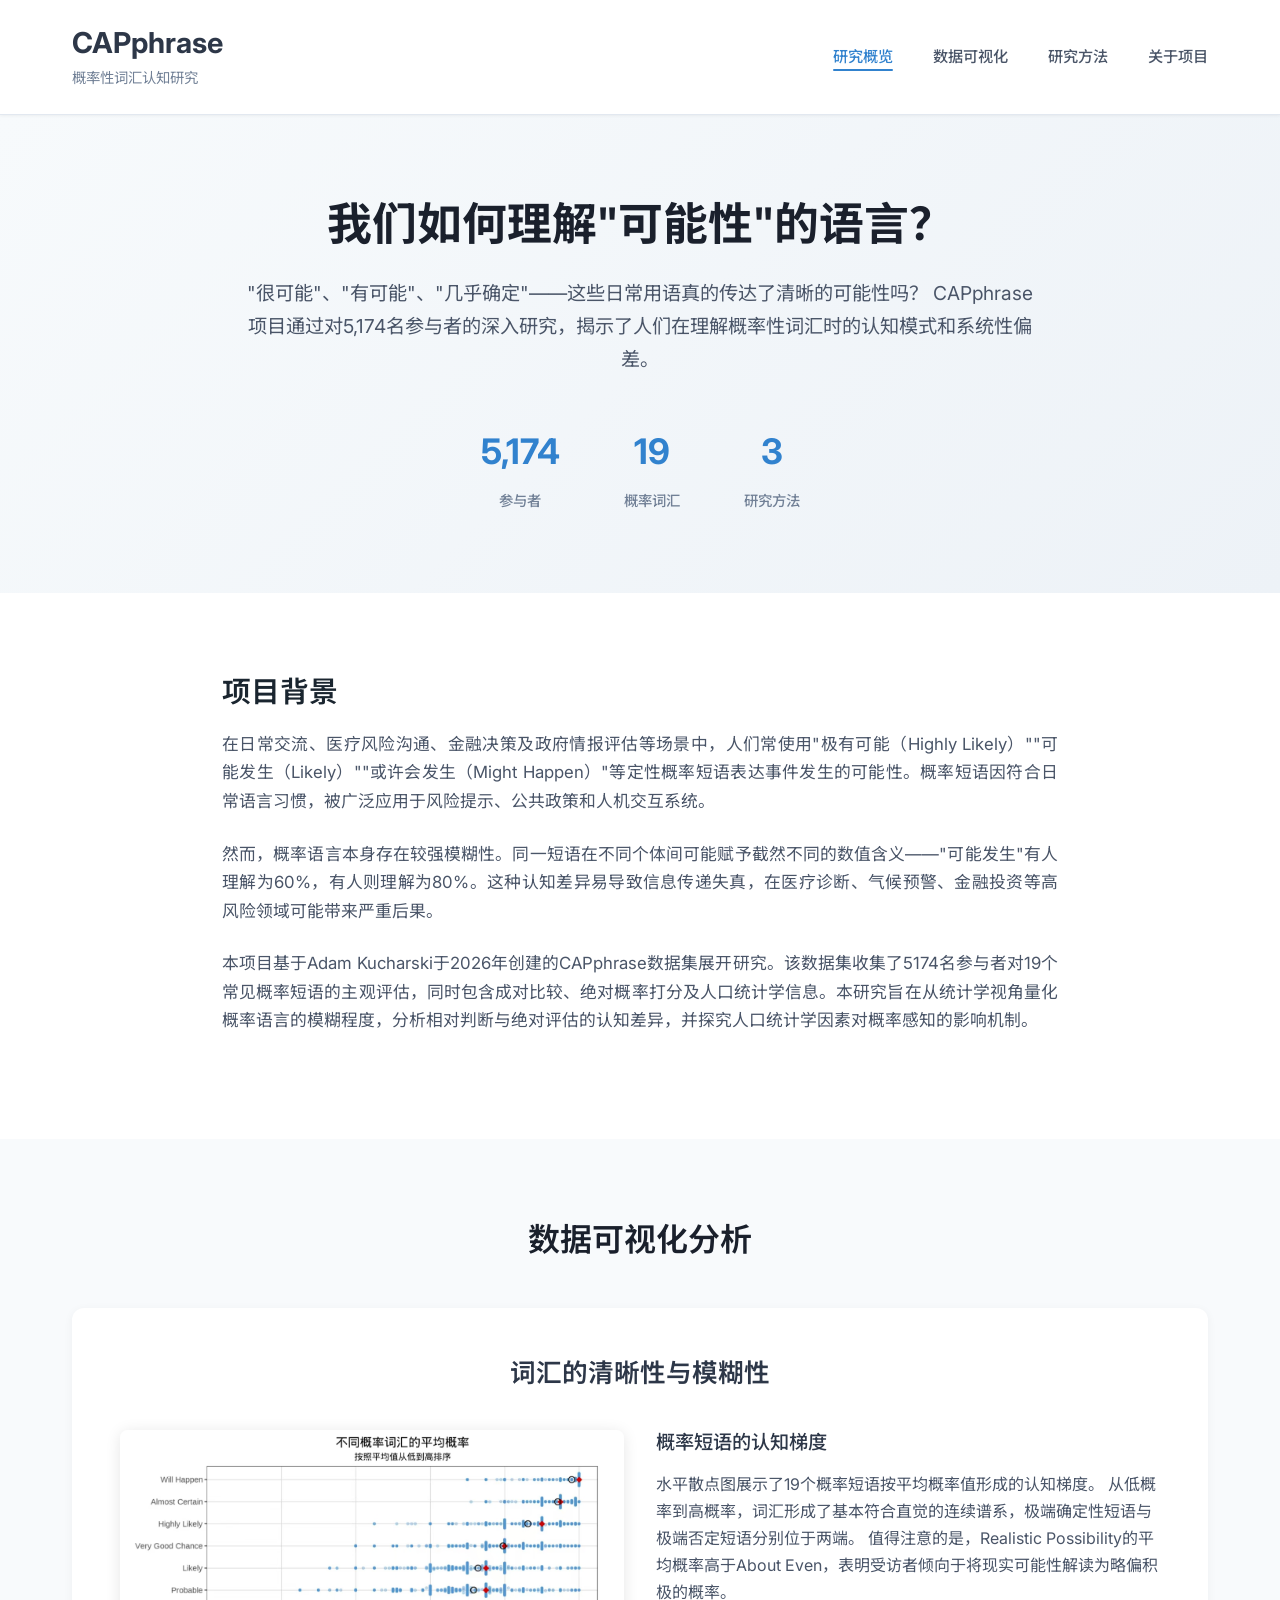
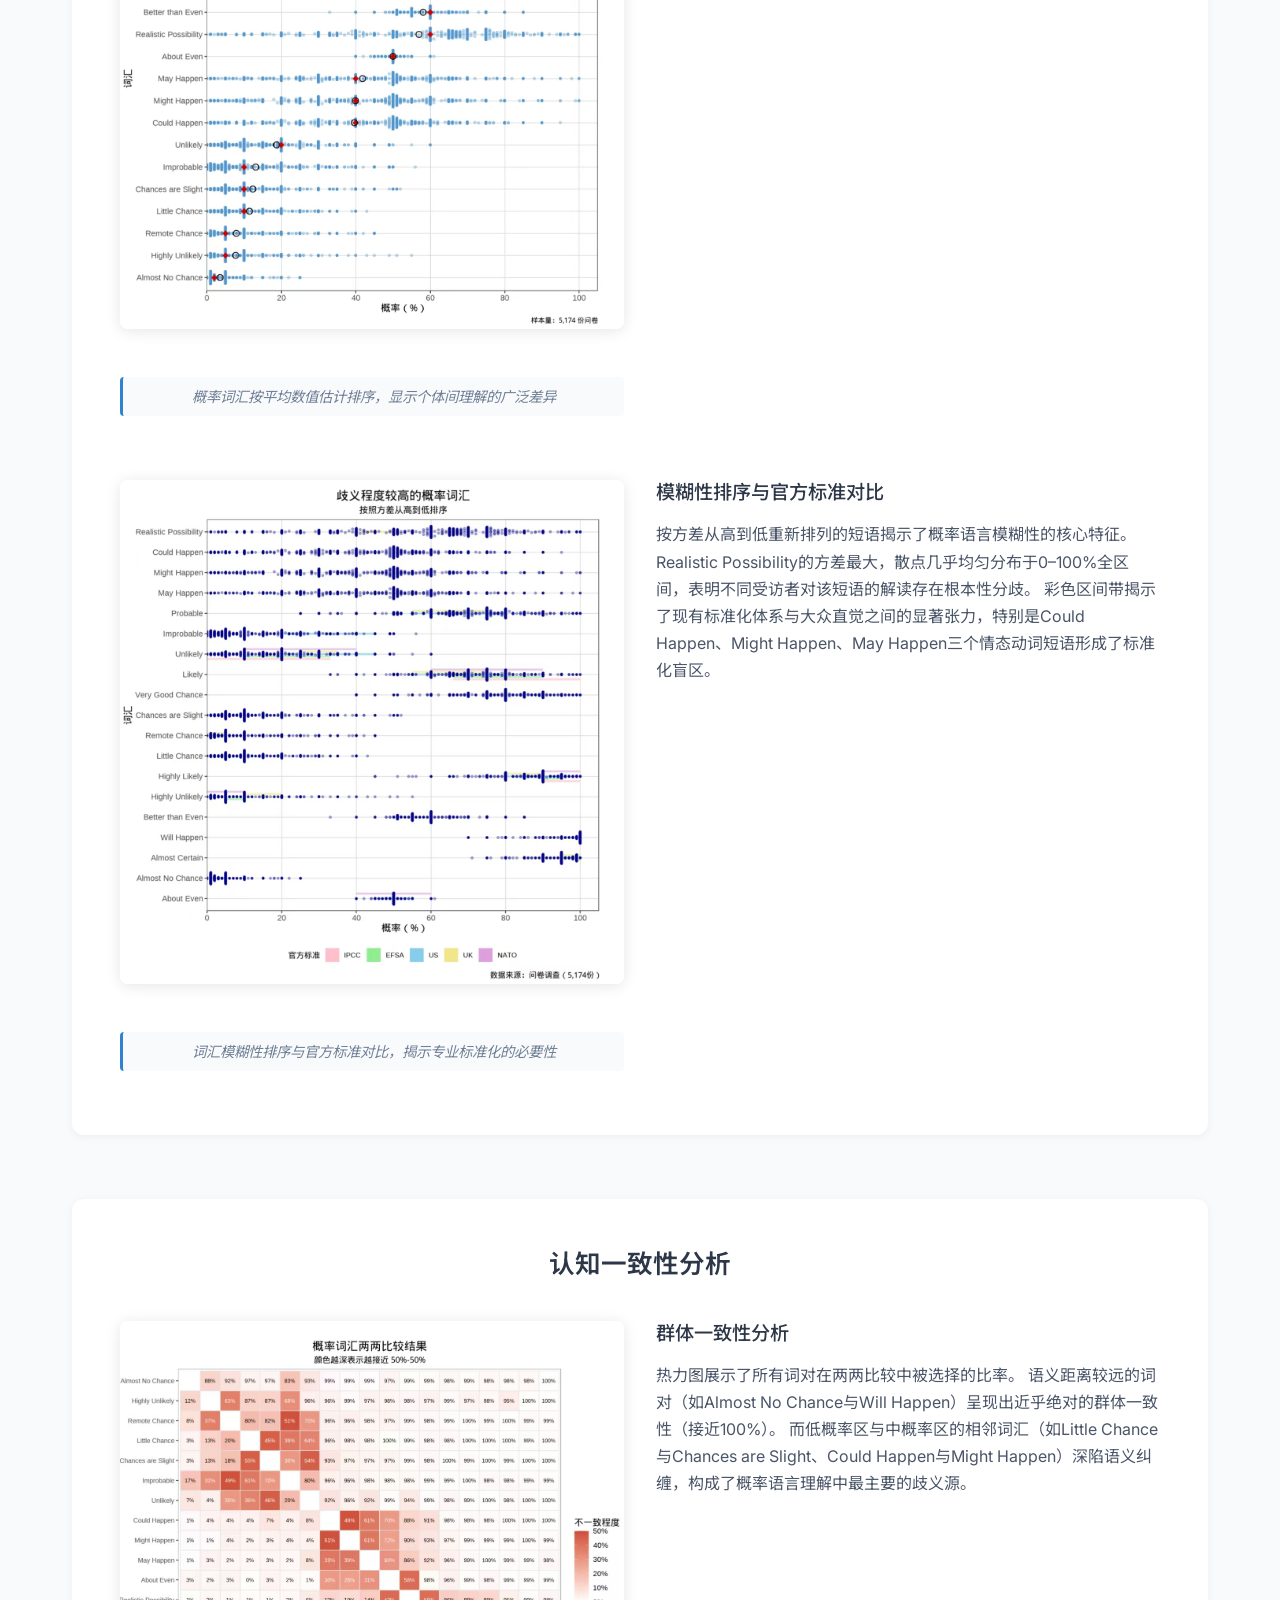
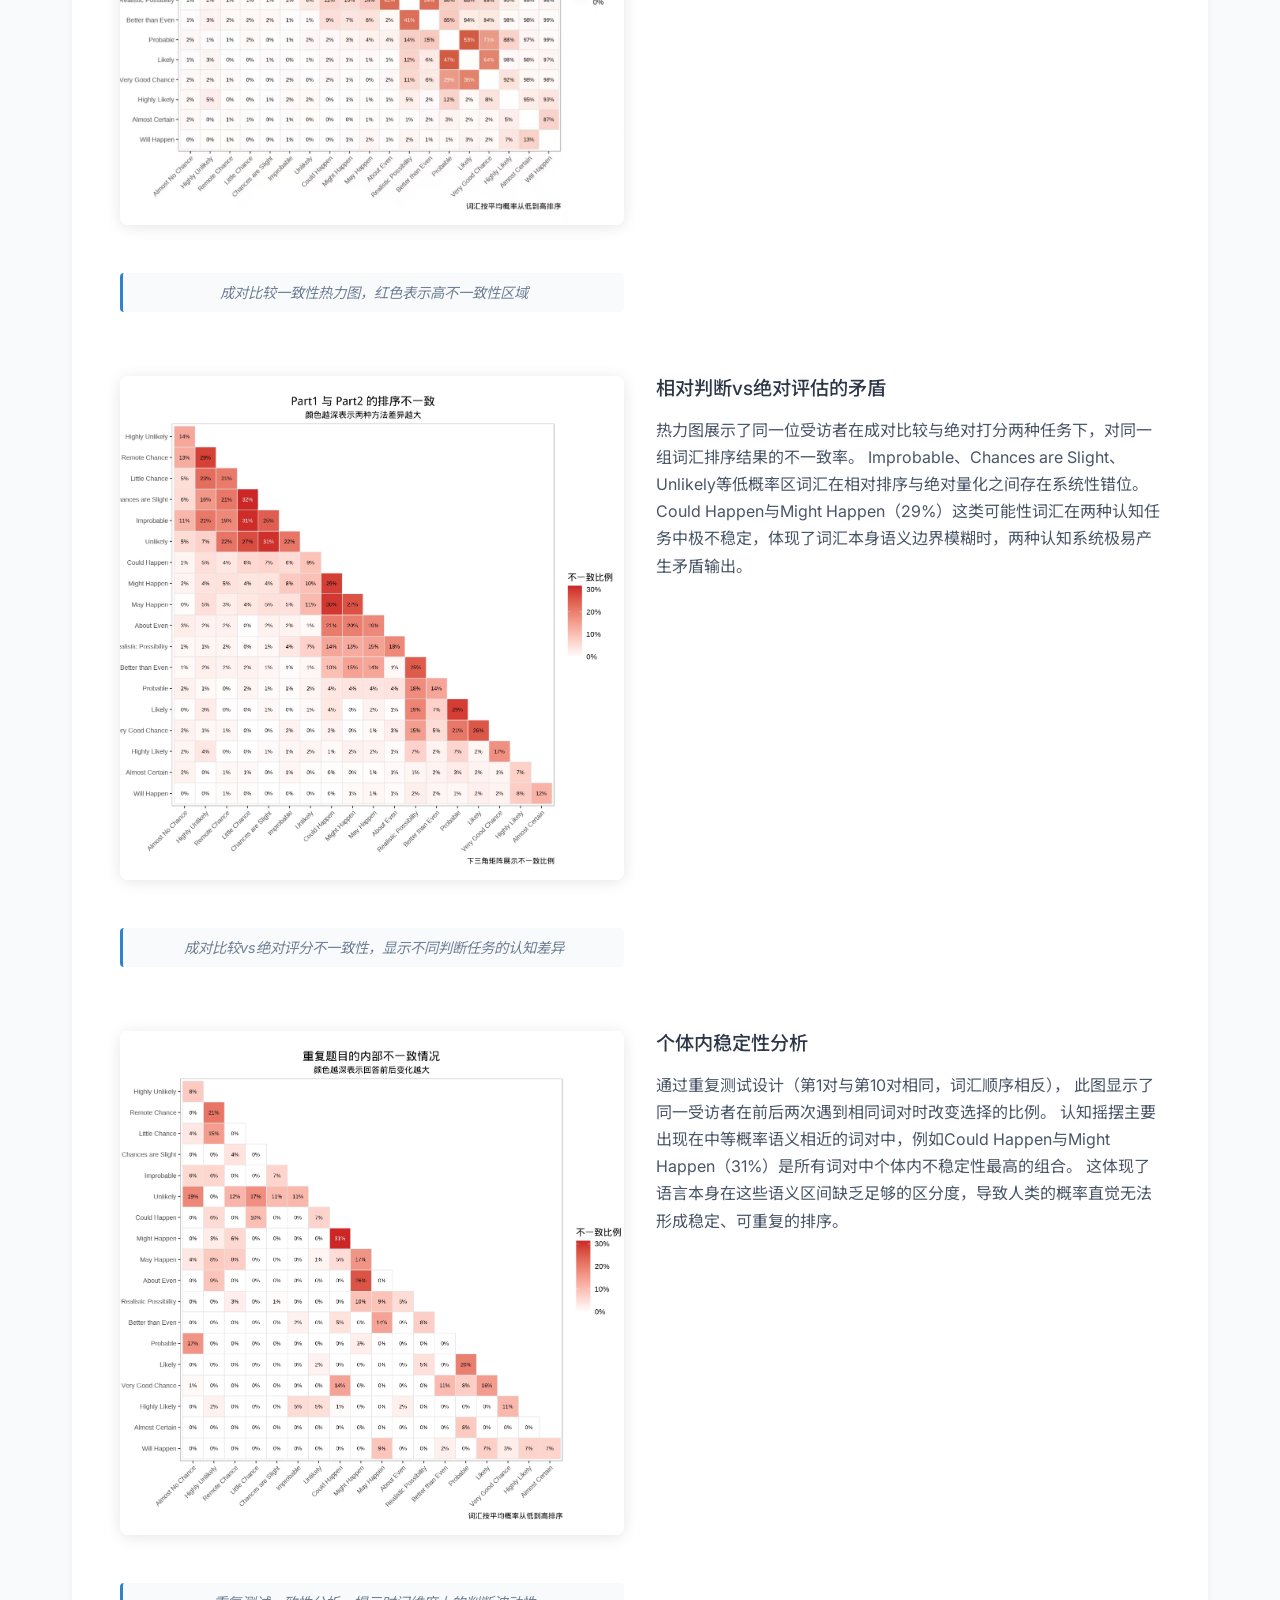
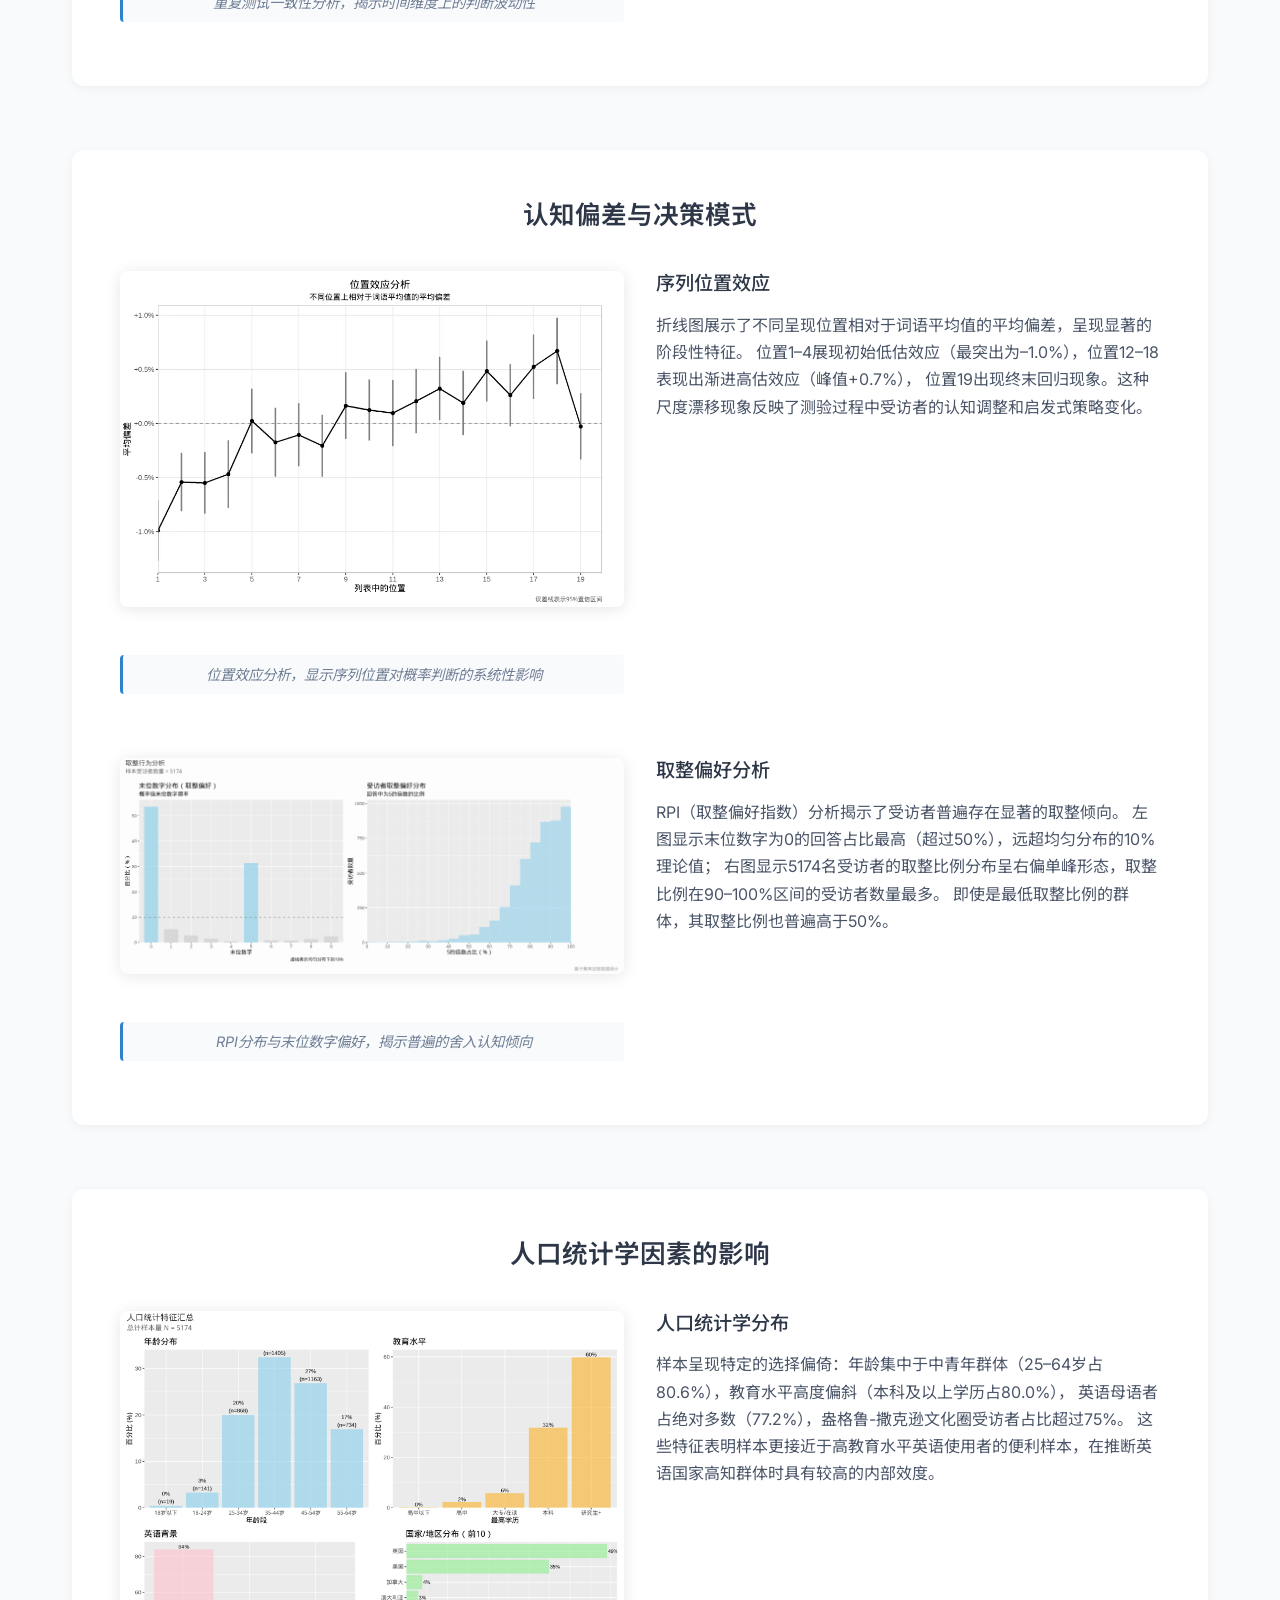
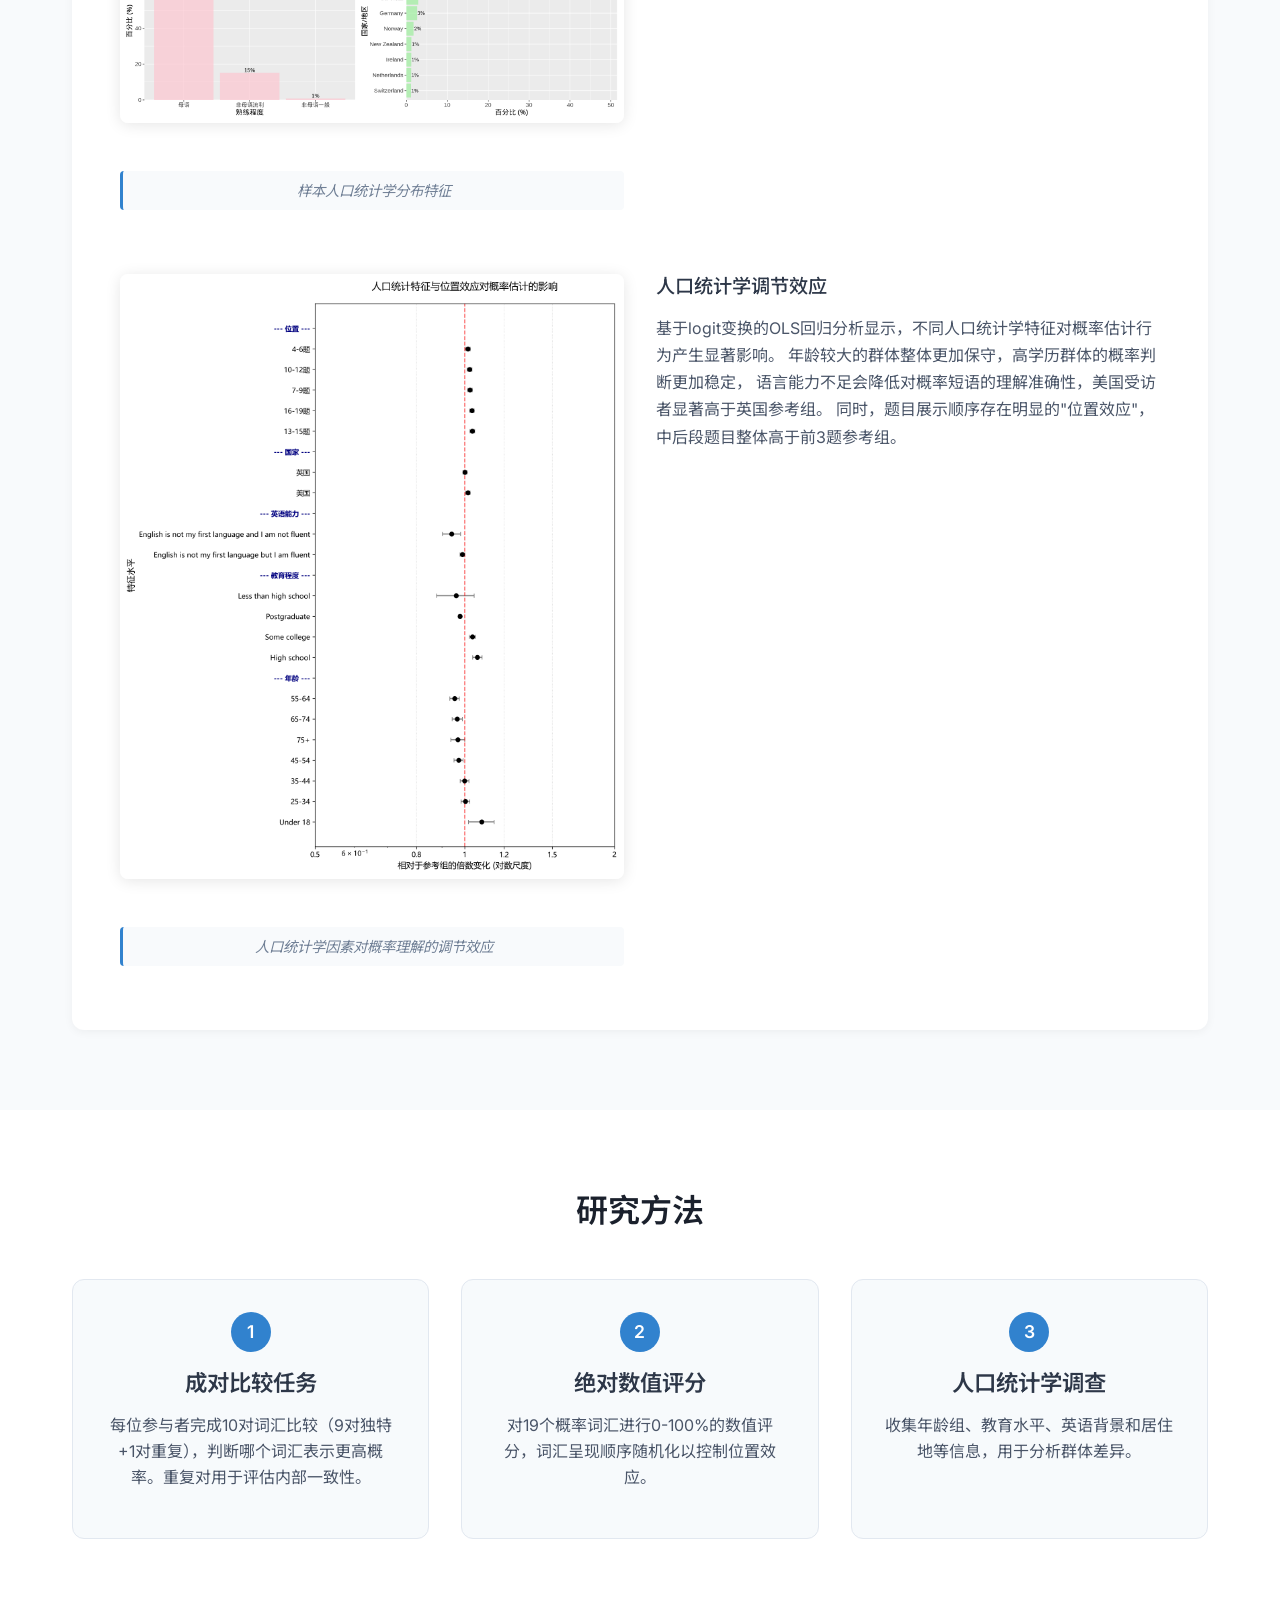
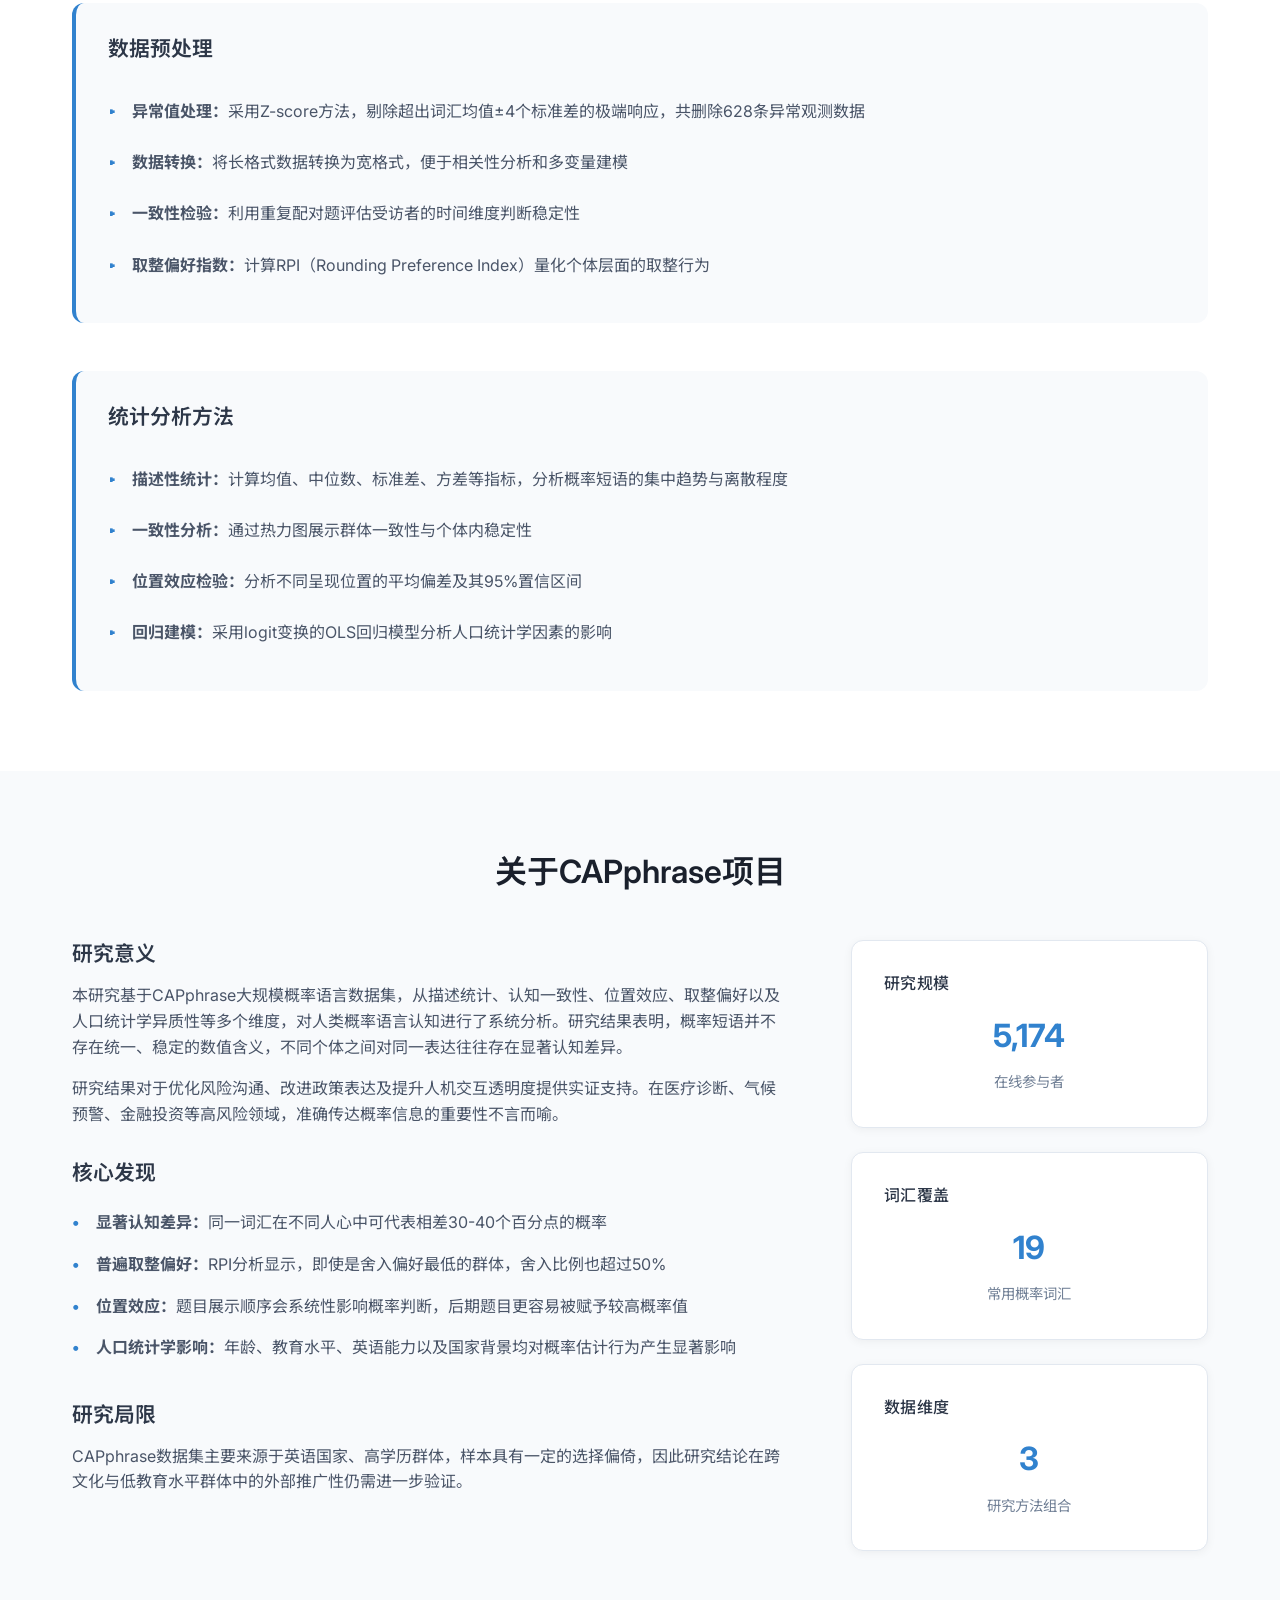
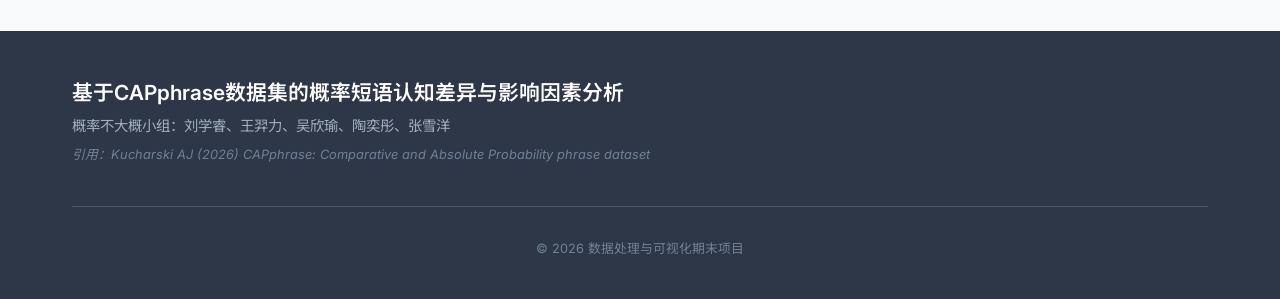
==== index.html @ 8b6ecde3 "Rename CAPphrase.html to index.html" ====
<!DOCTYPE html>
<html lang="zh-CN">
<head>
    <meta charset="UTF-8">
    <meta name="viewport" content="width=device-width, initial-scale=1.0">
    <title>基于CAPphrase数据集的概率短语认知差异与影响因素分析</title>
    <meta name="description" content="探索人们如何理解和解释常见概率性词汇的科学研究项目">
    <link rel="stylesheet" href="styles.css">
    <link href="https://fonts.googleapis.com/css2?family=Inter:wght@300;400;500;600;700&family=Noto+Sans+SC:wght@300;400;500;600;700&display=swap" rel="stylesheet">
</head>
<body>
    <header class="header">
        <div class="container">
            <nav class="nav">
                <div class="logo">
                    <h1>CAPphrase</h1>
                    <span class="subtitle">概率性词汇认知研究</span>
                </div>
                <ul class="nav-links">
                    <li><a href="#overview">研究概览</a></li>
                    <li><a href="#visualizations">数据可视化</a></li>
                    <li><a href="#methods">研究方法</a></li>
                    <li><a href="#about">关于项目</a></li>
                </ul>
            </nav>
        </div>
    </header>

    <main>
        <section id="overview" class="hero">
            <div class="container">
                <div class="hero-content">
                    <h2 class="hero-title">我们如何理解"可能性"的语言？</h2>
                    <p class="hero-lead">
                        "很可能"、"有可能"、"几乎确定"——这些日常用语真的传达了清晰的可能性吗？
                        CAPphrase项目通过对5,174名参与者的深入研究，揭示了人们在理解概率性词汇时的认知模式和系统性偏差。
                    </p>
                    <div class="hero-stats">
                        <div class="stat-item">
                            <span class="stat-number">5,174</span>
                            <span class="stat-label">参与者</span>
                        </div>
                        <div class="stat-item">
                            <span class="stat-number">19</span>
                            <span class="stat-label">概率词汇</span>
                        </div>
                        <div class="stat-item">
                            <span class="stat-number">3</span>
                            <span class="stat-label">研究方法</span>
                        </div>
                    </div>
                </div>
            </div>
        </section>

        <section class="intro">
            <div class="container">
                <div class="intro-text-full">
                    <h3>项目背景</h3>
                    <p>
                        在日常交流、医疗风险沟通、金融决策及政府情报评估等场景中，人们常使用"极有可能（Highly Likely）""可能发生（Likely）""或许会发生（Might Happen）"等定性概率短语表达事件发生的可能性。概率短语因符合日常语言习惯，被广泛应用于风险提示、公共政策和人机交互系统。
                    </p>
                    <p>
                        然而，概率语言本身存在较强模糊性。同一短语在不同个体间可能赋予截然不同的数值含义——"可能发生"有人理解为60%，有人则理解为80%。这种认知差异易导致信息传递失真，在医疗诊断、气候预警、金融投资等高风险领域可能带来严重后果。
                    </p>
                    <p>
                        本项目基于Adam Kucharski于2026年创建的CAPphrase数据集展开研究。该数据集收集了5174名参与者对19个常见概率短语的主观评估，同时包含成对比较、绝对概率打分及人口统计学信息。本研究旨在从统计学视角量化概率语言的模糊程度，分析相对判断与绝对评估的认知差异，并探究人口统计学因素对概率感知的影响机制。
                    </p>
                </div>
            </div>
        </section>

        <section id="visualizations" class="visualizations">
            <div class="container">
                <h3 class="section-title">数据可视化分析</h3>

                <div class="viz-grid">
                    <!-- 词汇排序与模糊性 -->
                    <div class="viz-section">
                        <h4 class="viz-title">词汇的清晰性与模糊性</h4>
                        <div class="viz-content">
                            <div class="viz-item">
                                <img src="01_words_means.png" alt="按均值排序的概率词汇" class="viz-image">
                                <div class="viz-description">
                                    <h5>概率短语的认知梯度</h5>
                                    <p>
                                        水平散点图展示了19个概率短语按平均概率值形成的认知梯度。
                                        从低概率到高概率，词汇形成了基本符合直觉的连续谱系，极端确定性短语与极端否定短语分别位于两端。
                                        值得注意的是，Realistic Possibility的平均概率高于About Even，表明受访者倾向于将现实可能性解读为略偏积极的概率。
                                    </p>
                                </div>
                                <p class="figure-caption">概率词汇按平均数值估计排序，显示个体间理解的广泛差异</p>
                            </div>

                            <div class="viz-item">
                                <img src="01_words_yardsticks.png" alt="词汇模糊性对比官方标准" class="viz-image">
                                <div class="viz-description">
                                    <h5>模糊性排序与官方标准对比</h5>
                                    <p>
                                        按方差从高到低重新排列的短语揭示了概率语言模糊性的核心特征。
                                        Realistic Possibility的方差最大，散点几乎均匀分布于0–100%全区间，表明不同受访者对该短语的解读存在根本性分歧。
                                        彩色区间带揭示了现有标准化体系与大众直觉之间的显著张力，特别是Could Happen、Might Happen、May Happen三个情态动词短语形成了标准化盲区。
                                    </p>
                                </div>
                                <p class="figure-caption">词汇模糊性排序与官方标准对比，揭示专业标准化的必要性</p>
                            </div>
                        </div>
                    </div>

                    <!-- 一致性分析 -->
                    <div class="viz-section">
                        <h4 class="viz-title">认知一致性分析</h4>
                        <div class="viz-content">
                            <div class="viz-item">
                                <img src="02_inconsistent_pairs.png" alt="成对比较一致性热力图" class="viz-image">
                                <div class="viz-description">
                                    <h5>群体一致性分析</h5>
                                    <p>
                                        热力图展示了所有词对在两两比较中被选择的比率。
                                        语义距离较远的词对（如Almost No Chance与Will Happen）呈现出近乎绝对的群体一致性（接近100%）。
                                        而低概率区与中概率区的相邻词汇（如Little Chance与Chances are Slight、Could Happen与Might Happen）深陷语义纠缠，构成了概率语言理解中最主要的歧义源。
                                    </p>
                                </div>
                                <p class="figure-caption">成对比较一致性热力图，红色表示高不一致性区域</p>
                            </div>

                            <div class="viz-item">
                                <img src="02b_part1_vs_part2_inconsistency.png" alt="比较与绝对判断的不一致性" class="viz-image">
                                <div class="viz-description">
                                    <h5>相对判断vs绝对评估的矛盾</h5>
                                    <p>
                                        热力图展示了同一位受访者在成对比较与绝对打分两种任务下，对同一组词汇排序结果的不一致率。
                                        Improbable、Chances are Slight、Unlikely等低概率区词汇在相对排序与绝对量化之间存在系统性错位。
                                        Could Happen与Might Happen（29%）这类可能性词汇在两种认知任务中极不稳定，体现了词汇本身语义边界模糊时，两种认知系统极易产生矛盾输出。
                                    </p>
                                </div>
                                <p class="figure-caption">成对比较vs绝对评分不一致性，显示不同判断任务的认知差异</p>
                            </div>

                            <div class="viz-item">
                                <img src="02c_repeated_pair_consistency.png" alt="重复测试的内部一致性" class="viz-image">
                                <div class="viz-description">
                                    <h5>个体内稳定性分析</h5>
                                    <p>
                                        通过重复测试设计（第1对与第10对相同，词汇顺序相反），
                                        此图显示了同一受访者在前后两次遇到相同词对时改变选择的比例。
                                        认知摇摆主要出现在中等概率语义相近的词对中，例如Could Happen与Might Happen（31%）是所有词对中个体内不稳定性最高的组合。
                                        这体现了语言本身在这些语义区间缺乏足够的区分度，导致人类的概率直觉无法形成稳定、可重复的排序。
                                    </p>
                                </div>
                                <p class="figure-caption">重复测试一致性分析，揭示时间维度上的判断波动性</p>
                            </div>
                        </div>
                    </div>

                    <!-- 认知偏差 -->
                    <div class="viz-section">
                        <h4 class="viz-title">认知偏差与决策模式</h4>
                        <div class="viz-content">
                            <div class="viz-item">
                                <img src="03_position_effect.png" alt="位置效应分析" class="viz-image">
                                <div class="viz-description">
                                    <h5>序列位置效应</h5>
                                    <p>
                                        折线图展示了不同呈现位置相对于词语平均值的平均偏差，呈现显著的阶段性特征。
                                        位置1–4展现初始低估效应（最突出为–1.0%），位置12–18表现出渐进高估效应（峰值+0.7%），
                                        位置19出现终末回归现象。这种尺度漂移现象反映了测验过程中受访者的认知调整和启发式策略变化。
                                    </p>
                                </div>
                                <p class="figure-caption">位置效应分析，显示序列位置对概率判断的系统性影响</p>
                            </div>

                            <div class="viz-item">
                                <img src="07_rounding.png" alt="数值舍入模式" class="viz-image">
                                <div class="viz-description">
                                    <h5>取整偏好分析</h5>
                                    <p>
                                        RPI（取整偏好指数）分析揭示了受访者普遍存在显著的取整倾向。
                                        左图显示末位数字为0的回答占比最高（超过50%），远超均匀分布的10%理论值；
                                        右图显示5174名受访者的取整比例分布呈右偏单峰形态，取整比例在90–100%区间的受访者数量最多。
                                        即使是最低取整比例的群体，其取整比例也普遍高于50%。
                                    </p>
                                </div>
                                <p class="figure-caption">RPI分布与末位数字偏好，揭示普遍的舍入认知倾向</p>
                            </div>
                        </div>
                    </div>

                    <!-- 人口统计学影响 -->
                    <div class="viz-section">
                        <h4 class="viz-title">人口统计学因素的影响</h4>
                        <div class="viz-content">
                            <div class="viz-item">
                                <img src="06_demographics.png" alt="受访者人口统计学特征" class="viz-image">
                                <div class="viz-description">
                                    <h5>人口统计学分布</h5>
                                    <p>
                                        样本呈现特定的选择偏倚：年龄集中于中青年群体（25–64岁占80.6%），教育水平高度偏斜（本科及以上学历占80.0%），
                                        英语母语者占绝对多数（77.2%），盎格鲁-撒克逊文化圈受访者占比超过75%。
                                        这些特征表明样本更接近于高教育水平英语使用者的便利样本，在推断英语国家高知群体时具有较高的内部效度。
                                    </p>
                                </div>
                                <p class="figure-caption">样本人口统计学分布特征</p>
                            </div>

                            <div class="viz-item">
                                <img src="08_demographic_effects_position.png" alt="人口统计学效应分析" class="viz-image">
                                <div class="viz-description">
                                    <h5>人口统计学调节效应</h5>
                                    <p>
                                        基于logit变换的OLS回归分析显示，不同人口统计学特征对概率估计行为产生显著影响。
                                        年龄较大的群体整体更加保守，高学历群体的概率判断更加稳定，
                                        语言能力不足会降低对概率短语的理解准确性，美国受访者显著高于英国参考组。
                                        同时，题目展示顺序存在明显的"位置效应"，中后段题目整体高于前3题参考组。
                                    </p>
                                </div>
                                <p class="figure-caption">人口统计学因素对概率理解的调节效应</p>
                            </div>
                        </div>
                    </div>
                </div>
            </div>
        </section>

        <section id="methods" class="methods">
            <div class="container">
                <h3 class="section-title">研究方法</h3>
                <div class="methods-grid">
                    <div class="method-step">
                        <div class="step-number">1</div>
                        <h4>成对比较任务</h4>
                        <p>每位参与者完成10对词汇比较（9对独特+1对重复），判断哪个词汇表示更高概率。重复对用于评估内部一致性。</p>
                    </div>
                    <div class="method-step">
                        <div class="step-number">2</div>
                        <h4>绝对数值评分</h4>
                        <p>对19个概率词汇进行0-100%的数值评分，词汇呈现顺序随机化以控制位置效应。</p>
                    </div>
                    <div class="method-step">
                        <div class="step-number">3</div>
                        <h4>人口统计学调查</h4>
                        <p>收集年龄组、教育水平、英语背景和居住地等信息，用于分析群体差异。</p>
                    </div>
                </div>

                <div class="methods-details">
                    <h4>数据预处理</h4>
                    <ul class="methods-list">
                        <li><strong>异常值处理：</strong>采用Z-score方法，剔除超出词汇均值±4个标准差的极端响应，共删除628条异常观测数据</li>
                        <li><strong>数据转换：</strong>将长格式数据转换为宽格式，便于相关性分析和多变量建模</li>
                        <li><strong>一致性检验：</strong>利用重复配对题评估受访者的时间维度判断稳定性</li>
                        <li><strong>取整偏好指数：</strong>计算RPI（Rounding Preference Index）量化个体层面的取整行为</li>
                    </ul>
                </div>

                <div class="methods-details">
                    <h4>统计分析方法</h4>
                    <ul class="methods-list">
                        <li><strong>描述性统计：</strong>计算均值、中位数、标准差、方差等指标，分析概率短语的集中趋势与离散程度</li>
                        <li><strong>一致性分析：</strong>通过热力图展示群体一致性与个体内稳定性</li>
                        <li><strong>位置效应检验：</strong>分析不同呈现位置的平均偏差及其95%置信区间</li>
                        <li><strong>回归建模：</strong>采用logit变换的OLS回归模型分析人口统计学因素的影响</li>
                    </ul>
                </div>
            </div>
        </section>

        <section id="about" class="about">
            <div class="container">
                <div class="about-content">
                    <h3 class="section-title">关于CAPphrase项目</h3>
                    <div class="about-grid">
                        <div class="about-text">
                            <h4>研究意义</h4>
                            <p>
                                本研究基于CAPphrase大规模概率语言数据集，从描述统计、认知一致性、位置效应、取整偏好以及人口统计学异质性等多个维度，对人类概率语言认知进行了系统分析。研究结果表明，概率短语并不存在统一、稳定的数值含义，不同个体之间对同一表达往往存在显著认知差异。
                            </p>
                            <p>
                                研究结果对于优化风险沟通、改进政策表达及提升人机交互透明度提供实证支持。在医疗诊断、气候预警、金融投资等高风险领域，准确传达概率信息的重要性不言而喻。
                            </p>

                            <h4>核心发现</h4>
                            <ul>
                                <li><strong>显著认知差异：</strong>同一词汇在不同人心中可代表相差30-40个百分点的概率</li>
                                <li><strong>普遍取整偏好：</strong>RPI分析显示，即使是舍入偏好最低的群体，舍入比例也超过50%</li>
                                <li><strong>位置效应：</strong>题目展示顺序会系统性影响概率判断，后期题目更容易被赋予较高概率值</li>
                                <li><strong>人口统计学影响：</strong>年龄、教育水平、英语能力以及国家背景均对概率估计行为产生显著影响</li>
                            </ul>

                            <h4>研究局限</h4>
                            <p>
                                CAPphrase数据集主要来源于英语国家、高学历群体，样本具有一定的选择偏倚，因此研究结论在跨文化与低教育水平群体中的外部推广性仍需进一步验证。
                            </p>

                        </div>

                        <div class="about-stats">
                            <div class="stat-card">
                                <h5>研究规模</h5>
                                <div class="stat-detail">
                                    <span class="stat-value">5,174</span>
                                    <span class="stat-desc">在线参与者</span>
                                </div>
                            </div>
                            <div class="stat-card">
                                <h5>词汇覆盖</h5>
                                <div class="stat-detail">
                                    <span class="stat-value">19</span>
                                    <span class="stat-desc">常用概率词汇</span>
                                </div>
                            </div>
                            <div class="stat-card">
                                <h5>数据维度</h5>
                                <div class="stat-detail">
                                    <span class="stat-value">3</span>
                                    <span class="stat-desc">研究方法组合</span>
                                </div>
                            </div>
                        </div>
                    </div>
                </div>
            </div>
        </section>
    </main>

    <footer class="footer">
        <div class="container">
            <div class="footer-content">
                <div class="footer-info">
                    <h4>基于CAPphrase数据集的概率短语认知差异与影响因素分析</h4>
                    <p>概率不大概小组：刘学睿、王羿力、吴欣瑜、陶奕彤、张雪洋</p>
                    <p class="citation">引用：Kucharski AJ (2026) CAPphrase: Comparative and Absolute Probability phrase dataset</p>
                </div>
                <div class="footer-links">
                </div>
            </div>
            <div class="footer-bottom">
                <p>&copy; 2026 数据处理与可视化期末项目</p>
            </div>
        </div>
    </footer>

    <script src="script.js"></script>
</body>
</html>
---- styles.css ----
/* Reset and base styles */
* {
    margin: 0;
    padding: 0;
    box-sizing: border-box;
}

body {
    font-family: 'Inter', 'Noto Sans SC', -apple-system, BlinkMacSystemFont, sans-serif;
    line-height: 1.6;
    color: #2c3e50;
    background-color: #fafbfc;
    font-weight: 400;
}

.container {
    max-width: 1200px;
    margin: 0 auto;
    padding: 0 2rem;
}

img {
    max-width: 100%;
    height: auto;
}

/* Typography */
h1, h2, h3, h4, h5 {
    font-weight: 600;
    line-height: 1.3;
    margin-bottom: 1rem;
    color: #1a252f;
}

h1 {
    font-size: 2.5rem;
    font-weight: 700;
}

h2 {
    font-size: 2.2rem;
    margin-bottom: 1.5rem;
}

h3 {
    font-size: 1.8rem;
    margin-bottom: 1.2rem;
}

h4 {
    font-size: 1.4rem;
    margin-bottom: 1rem;
}

h5 {
    font-size: 1.1rem;
    margin-bottom: 0.8rem;
    font-weight: 500;
}

p {
    margin-bottom: 1rem;
    color: #4a5568;
}

/* Header */
.header {
    background-color: #ffffff;
    border-bottom: 1px solid #e2e8f0;
    position: sticky;
    top: 0;
    z-index: 100;
    box-shadow: 0 1px 3px rgba(0, 0, 0, 0.05);
}

.nav {
    display: flex;
    justify-content: space-between;
    align-items: center;
    padding: 1.5rem 0;
}

.logo h1 {
    font-size: 1.8rem;
    margin-bottom: 0.2rem;
    color: #2d3748;
}

.subtitle {
    font-size: 0.9rem;
    color: #718096;
    font-weight: 400;
}

.nav-links {
    display: flex;
    list-style: none;
    gap: 2.5rem;
}

.nav-links a {
    text-decoration: none;
    color: #4a5568;
    font-weight: 500;
    transition: color 0.2s ease;
    font-size: 0.95rem;
}

.nav-links a:hover {
    color: #3182ce;
}

/* Hero Section */
.hero {
    background: linear-gradient(135deg, #f7fafc 0%, #edf2f7 100%);
    padding: 5rem 0;
    text-align: center;
}

.hero-content {
    max-width: 800px;
    margin: 0 auto;
}

.hero-title {
    font-size: 2.8rem;
    margin-bottom: 1.5rem;
    color: #1a202c;
    font-weight: 700;
}

.hero-lead {
    font-size: 1.2rem;
    color: #4a5568;
    margin-bottom: 3rem;
    line-height: 1.7;
}

.hero-stats {
    display: flex;
    justify-content: center;
    gap: 4rem;
    margin-top: 3rem;
}

.stat-item {
    text-align: center;
}

.stat-number {
    display: block;
    font-size: 2.2rem;
    font-weight: 700;
    color: #3182ce;
    margin-bottom: 0.5rem;
}

.stat-label {
    font-size: 0.9rem;
    color: #718096;
    font-weight: 500;
}

/* Intro Section */
.intro {
    padding: 5rem 0;
    background-color: #ffffff;
}

.intro-grid {
    display: grid;
    grid-template-columns: 1fr 1fr;
    gap: 4rem;
    align-items: center;
}

.intro-text h3 {
    color: #2d3748;
    margin-bottom: 1.5rem;
}

.intro-text p {
    font-size: 1.05rem;
    line-height: 1.7;
    margin-bottom: 1.5rem;
}

.intro-text-full {
    max-width: 900px;
    margin: 0 auto;
    padding: 0 2rem;
}

.intro-text-full p {
    font-size: 1.05rem;
    line-height: 1.7;
    margin-bottom: 1.5rem;
    text-align: justify;
}

.intro-image {
    text-align: center;
}

.responsive-image {
    border-radius: 8px;
    box-shadow: 0 4px 20px rgba(0, 0, 0, 0.1);
    margin-bottom: 1rem;
}

.image-caption {
    font-size: 0.9rem;
    color: #718096;
    font-style: italic;
}

/* Visualizations Section */
.visualizations {
    padding: 5rem 0;
    background-color: #f8fafc;
}

.section-title {
    text-align: center;
    margin-bottom: 3rem;
    color: #1a202c;
    font-size: 2rem;
}

.viz-grid {
    display: flex;
    flex-direction: column;
    gap: 4rem;
}

.viz-section {
    background-color: #ffffff;
    border-radius: 12px;
    padding: 3rem;
    box-shadow: 0 2px 10px rgba(0, 0, 0, 0.05);
}

.viz-title {
    text-align: center;
    margin-bottom: 2.5rem;
    color: #2d3748;
    font-size: 1.6rem;
}

.viz-content {
    display: flex;
    flex-direction: column;
    gap: 3rem;
}

.viz-item {
    display: grid;
    grid-template-columns: 1fr 1fr;
    gap: 2rem;
    align-items: start;
}

.viz-image {
    border-radius: 8px;
    box-shadow: 0 2px 15px rgba(0, 0, 0, 0.1);
    width: 100%;
}

.viz-description h5 {
    color: #2d3748;
    margin-bottom: 1rem;
    font-size: 1.2rem;
}

.viz-description p {
    line-height: 1.7;
    color: #4a5568;
}

.figure-caption {
    font-size: 0.9rem;
    color: #718096;
    font-style: italic;
    text-align: center;
    margin-top: 1rem;
    padding: 0.5rem;
    background-color: #f8fafc;
    border-radius: 4px;
    border-left: 3px solid #3182ce;
}

/* Methods Section */
.methods {
    padding: 5rem 0;
    background-color: #ffffff;
}

.methods-grid {
    display: grid;
    grid-template-columns: repeat(3, 1fr);
    gap: 2rem;
    margin-bottom: 4rem;
}

.method-step {
    text-align: center;
    padding: 2rem;
    background-color: #f7fafc;
    border-radius: 12px;
    border: 1px solid #e2e8f0;
}

.step-number {
    display: inline-flex;
    align-items: center;
    justify-content: center;
    width: 40px;
    height: 40px;
    background-color: #3182ce;
    color: white;
    border-radius: 50%;
    font-weight: 600;
    margin-bottom: 1rem;
    font-size: 1.1rem;
}

.method-step h4 {
    color: #2d3748;
    margin-bottom: 1rem;
}

.method-step p {
    color: #4a5568;
    line-height: 1.6;
}

.methods-details {
    margin-top: 3rem;
    padding: 2rem;
    background-color: #f8fafc;
    border-radius: 12px;
    border-left: 4px solid #3182ce;
}

.methods-details h4 {
    color: #2d3748;
    margin-bottom: 1.5rem;
    font-size: 1.3rem;
}

.methods-list {
    list-style: none;
    padding-left: 0;
}

.methods-list li {
    padding: 0.8rem 0;
    color: #4a5568;
    line-height: 1.6;
    position: relative;
    padding-left: 1.5rem;
}

.methods-list li::before {
    content: "▸";
    color: #3182ce;
    font-weight: bold;
    position: absolute;
    left: 0;
}

.key-findings {
    background-color: #edf2f7;
    padding: 2.5rem;
    border-radius: 12px;
    border-left: 4px solid #3182ce;
}

.key-findings h4 {
    color: #2d3748;
    margin-bottom: 1.5rem;
    font-size: 1.3rem;
}

.findings-list {
    list-style: none;
}

.findings-list li {
    padding: 0.8rem 0;
    border-bottom: 1px solid #e2e8f0;
    color: #4a5568;
    line-height: 1.6;
}

.findings-list li:last-child {
    border-bottom: none;
}

.findings-list strong {
    color: #2d3748;
    font-weight: 600;
}

/* About Section */
.about {
    padding: 5rem 0;
    background-color: #f8fafc;
}

.about-grid {
    display: grid;
    grid-template-columns: 2fr 1fr;
    gap: 4rem;
}

.about-text h4 {
    color: #2d3748;
    margin: 2rem 0 1rem 0;
    font-size: 1.3rem;
}

.about-text h4:first-child {
    margin-top: 0;
}

.about-text ul {
    list-style: none;
    margin: 1rem 0;
}

.about-text ul li {
    padding: 0.5rem 0;
    color: #4a5568;
    position: relative;
    padding-left: 1.5rem;
}

.about-text ul li::before {
    content: "•";
    color: #3182ce;
    font-weight: bold;
    position: absolute;
    left: 0;
}

.about-stats {
    display: flex;
    flex-direction: column;
    gap: 1.5rem;
}

.stat-card {
    background-color: #ffffff;
    padding: 2rem;
    border-radius: 12px;
    box-shadow: 0 2px 10px rgba(0, 0, 0, 0.05);
    border: 1px solid #e2e8f0;
}

.stat-card h5 {
    color: #2d3748;
    margin-bottom: 1rem;
    font-size: 1rem;
    text-transform: uppercase;
    letter-spacing: 0.5px;
}

.stat-detail {
    text-align: center;
}

.stat-value {
    display: block;
    font-size: 2rem;
    font-weight: 700;
    color: #3182ce;
    margin-bottom: 0.5rem;
}

.stat-desc {
    font-size: 0.9rem;
    color: #718096;
}

/* Footer */
.footer {
    background-color: #2d3748;
    color: #ffffff;
    padding: 3rem 0 1.5rem 0;
}

.footer-content {
    display: flex;
    justify-content: space-between;
    align-items: start;
    margin-bottom: 2rem;
}

.footer-info h4 {
    color: #ffffff;
    margin-bottom: 0.5rem;
    font-size: 1.3rem;
}

.footer-info p {
    color: #a0aec0;
    margin-bottom: 0.5rem;
    font-size: 0.9rem;
}

.citation {
    font-size: 0.8rem !important;
    color: #718096 !important;
    font-style: italic;
}

.footer-links {
    display: flex;
    flex-direction: column;
    gap: 0.8rem;
}

.footer-link {
    color: #a0aec0;
    text-decoration: none;
    transition: color 0.2s ease;
    font-size: 0.9rem;
}

.footer-link:hover {
    color: #ffffff;
}

.footer-bottom {
    text-align: center;
    padding-top: 2rem;
    border-top: 1px solid #4a5568;
}

.footer-bottom p {
    color: #718096;
    font-size: 0.8rem;
}

/* Responsive Design */
@media (max-width: 1024px) {
    .intro-grid,
    .about-grid {
        grid-template-columns: 1fr;
        gap: 3rem;
    }

    .viz-item {
        grid-template-columns: 1fr;
        gap: 2rem;
    }

    .methods-grid {
        grid-template-columns: 1fr;
        gap: 1.5rem;
    }
}

@media (max-width: 768px) {
    .container {
        padding: 0 1.5rem;
    }

    .nav {
        flex-direction: column;
        gap: 1.5rem;
        text-align: center;
    }

    .nav-links {
        gap: 1.5rem;
    }

    .hero-title {
        font-size: 2.2rem;
    }

    .hero-lead {
        font-size: 1.1rem;
    }

    .hero-stats {
        flex-direction: column;
        gap: 2rem;
    }

    .viz-section {
        padding: 2rem;
    }

    .footer-content {
        flex-direction: column;
        gap: 2rem;
        text-align: center;
    }

    .footer-links {
        align-items: center;
    }
}

@media (max-width: 480px) {
    .hero {
        padding: 3rem 0;
    }

    .hero-title {
        font-size: 1.8rem;
    }

    .intro,
    .visualizations,
    .methods,
    .about {
        padding: 3rem 0;
    }

    .section-title {
        font-size: 1.6rem;
    }

    .viz-title {
        font-size: 1.3rem;
    }
}
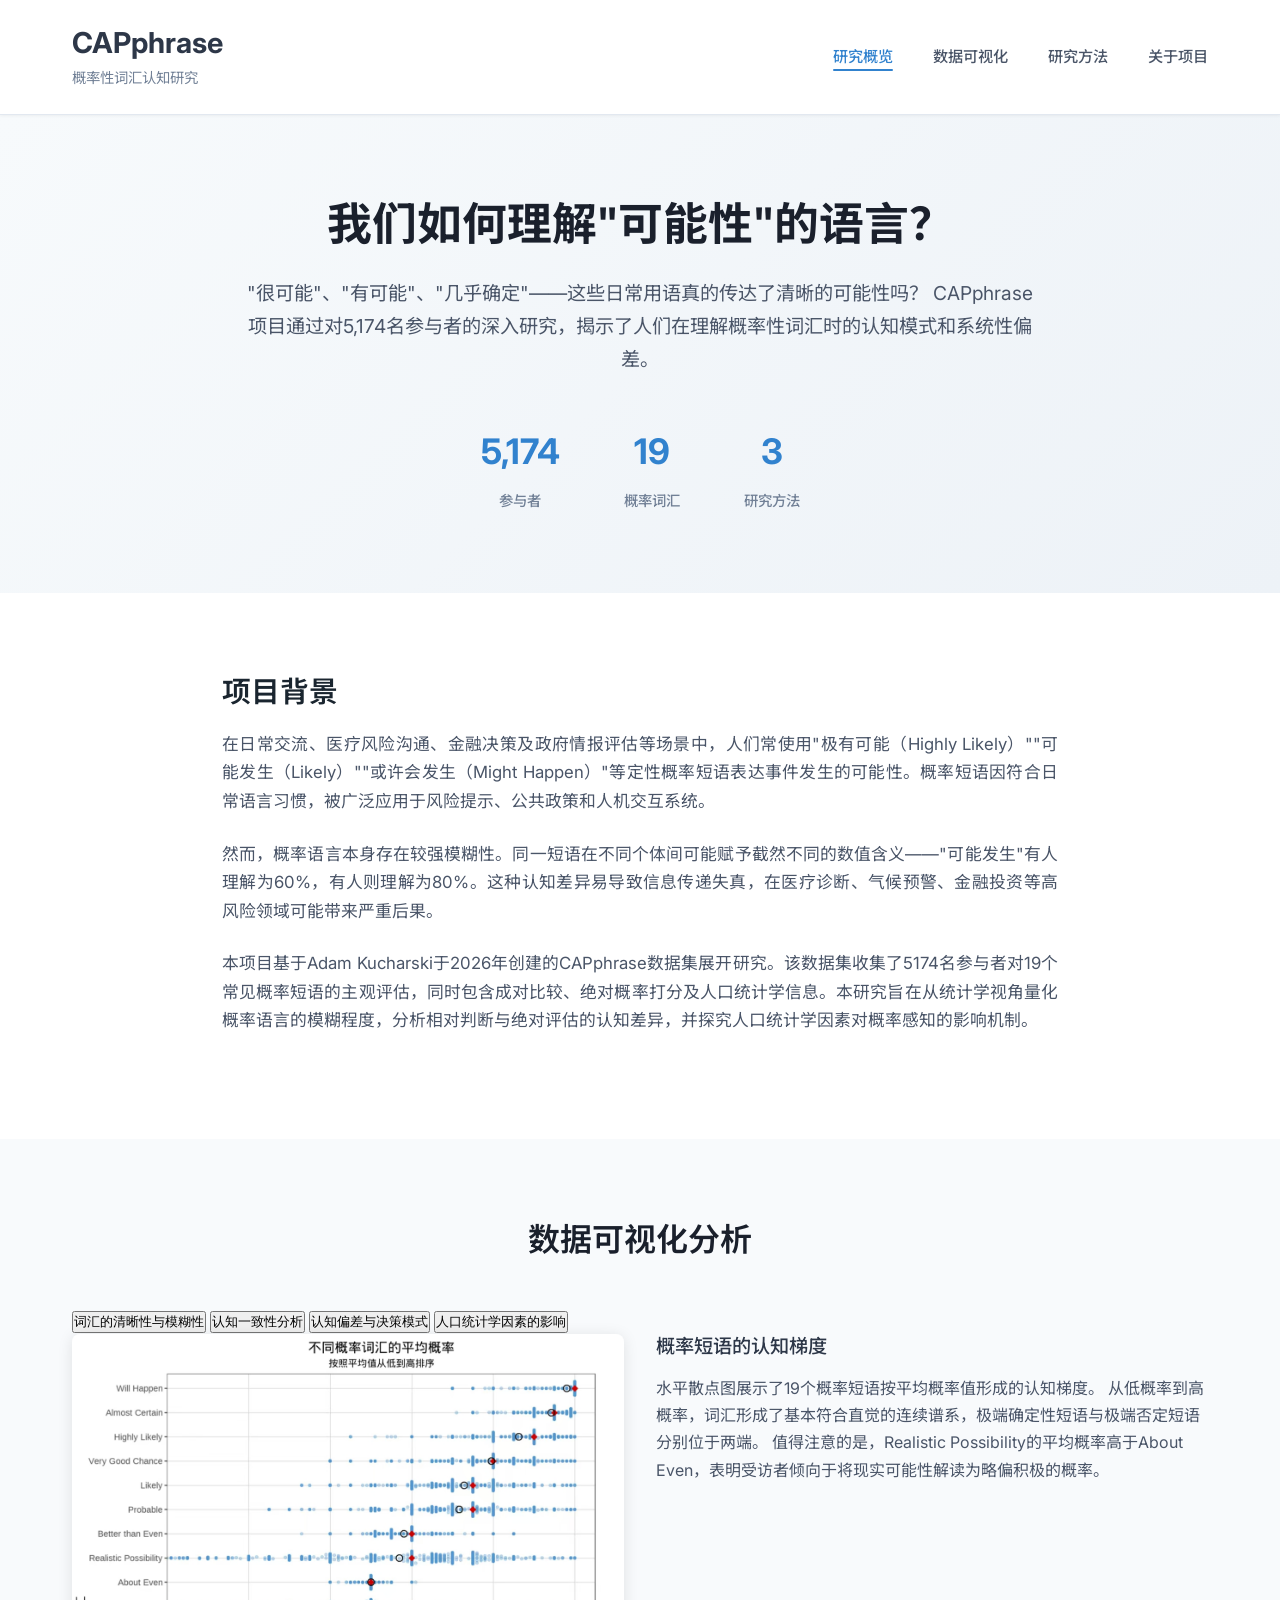
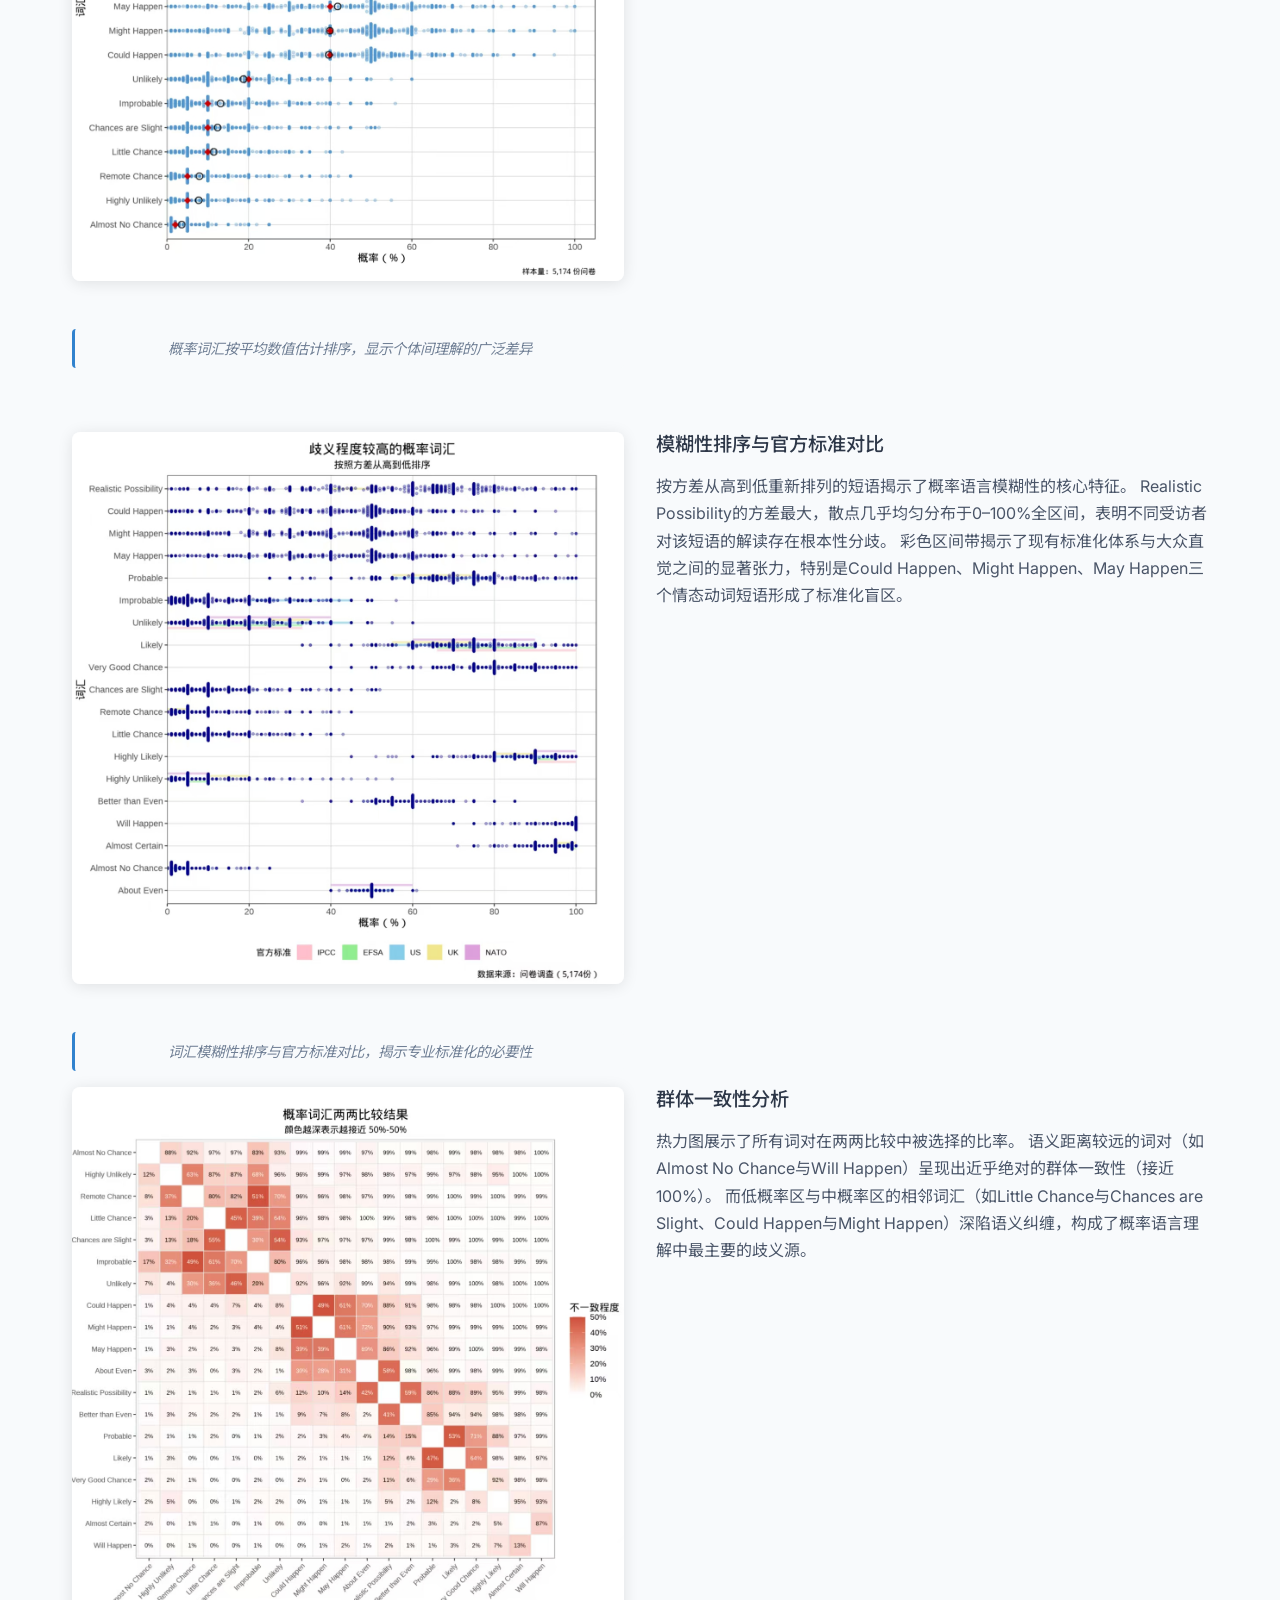
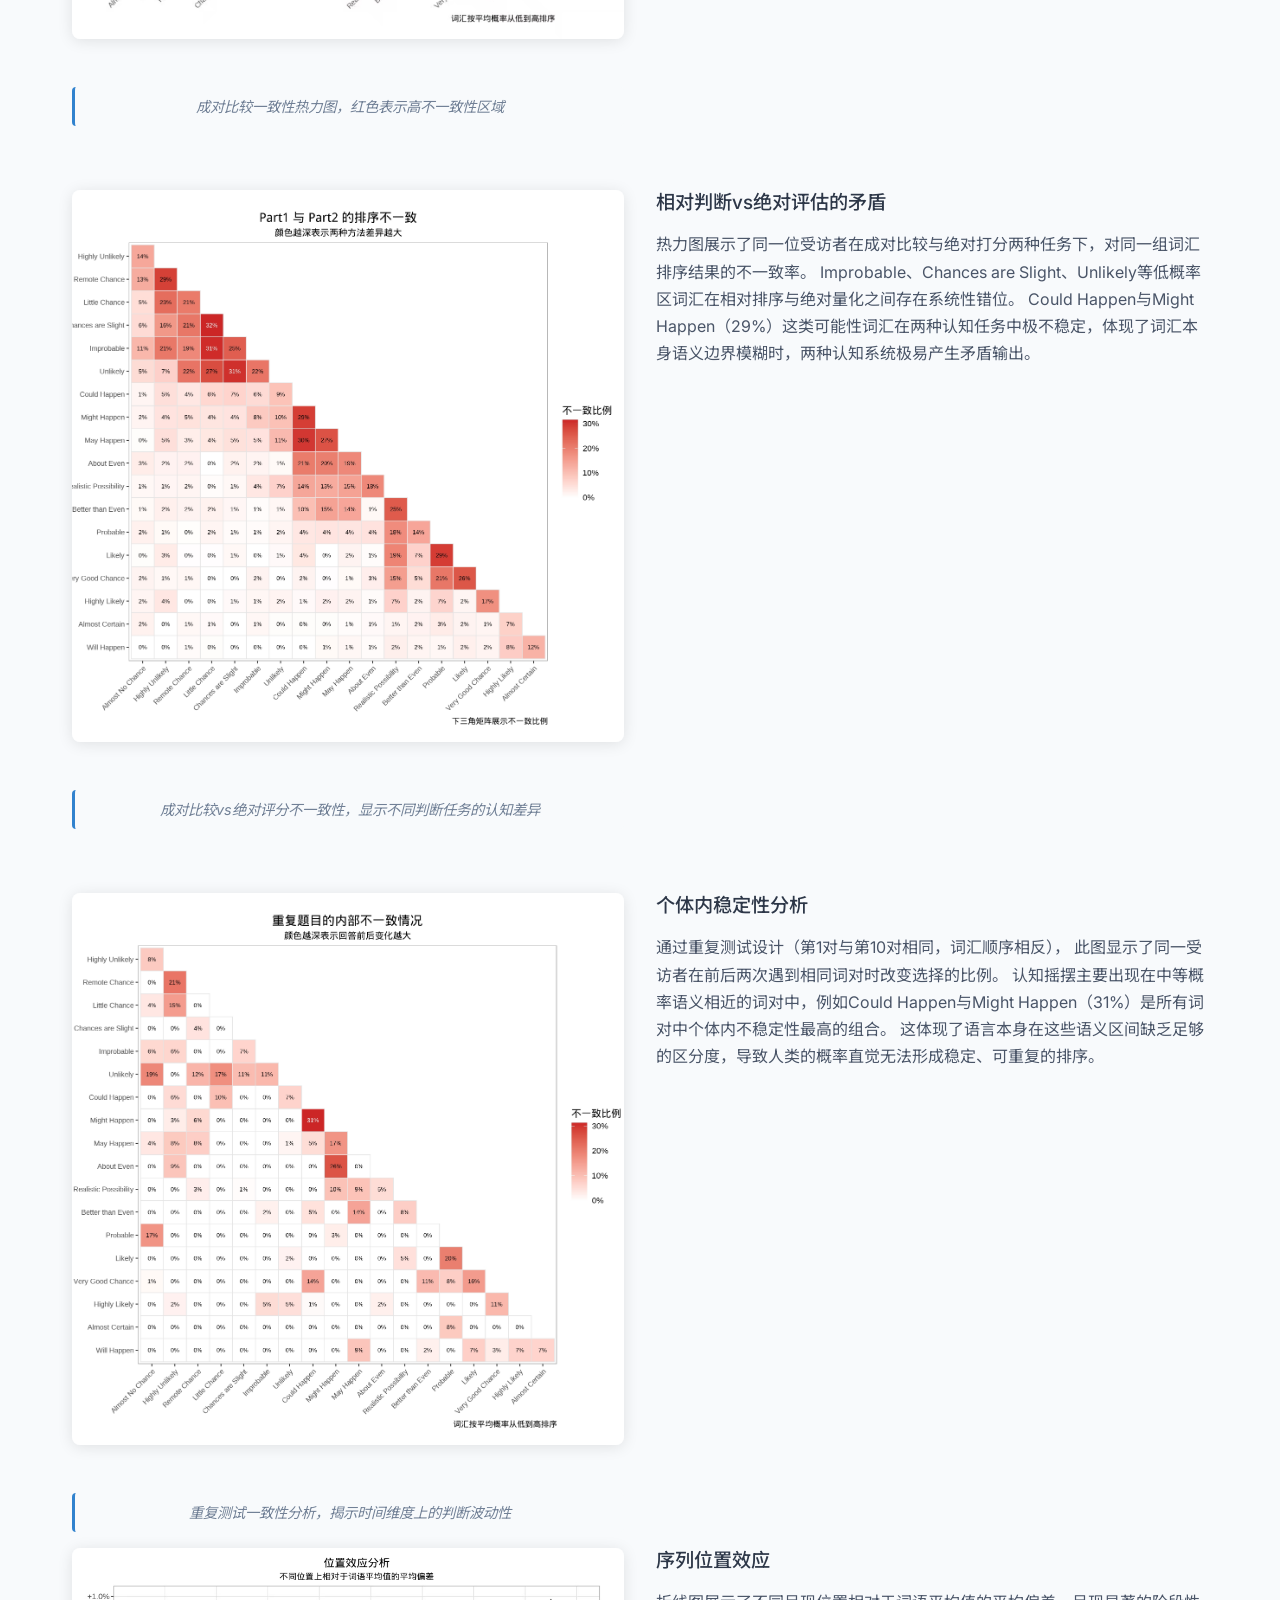
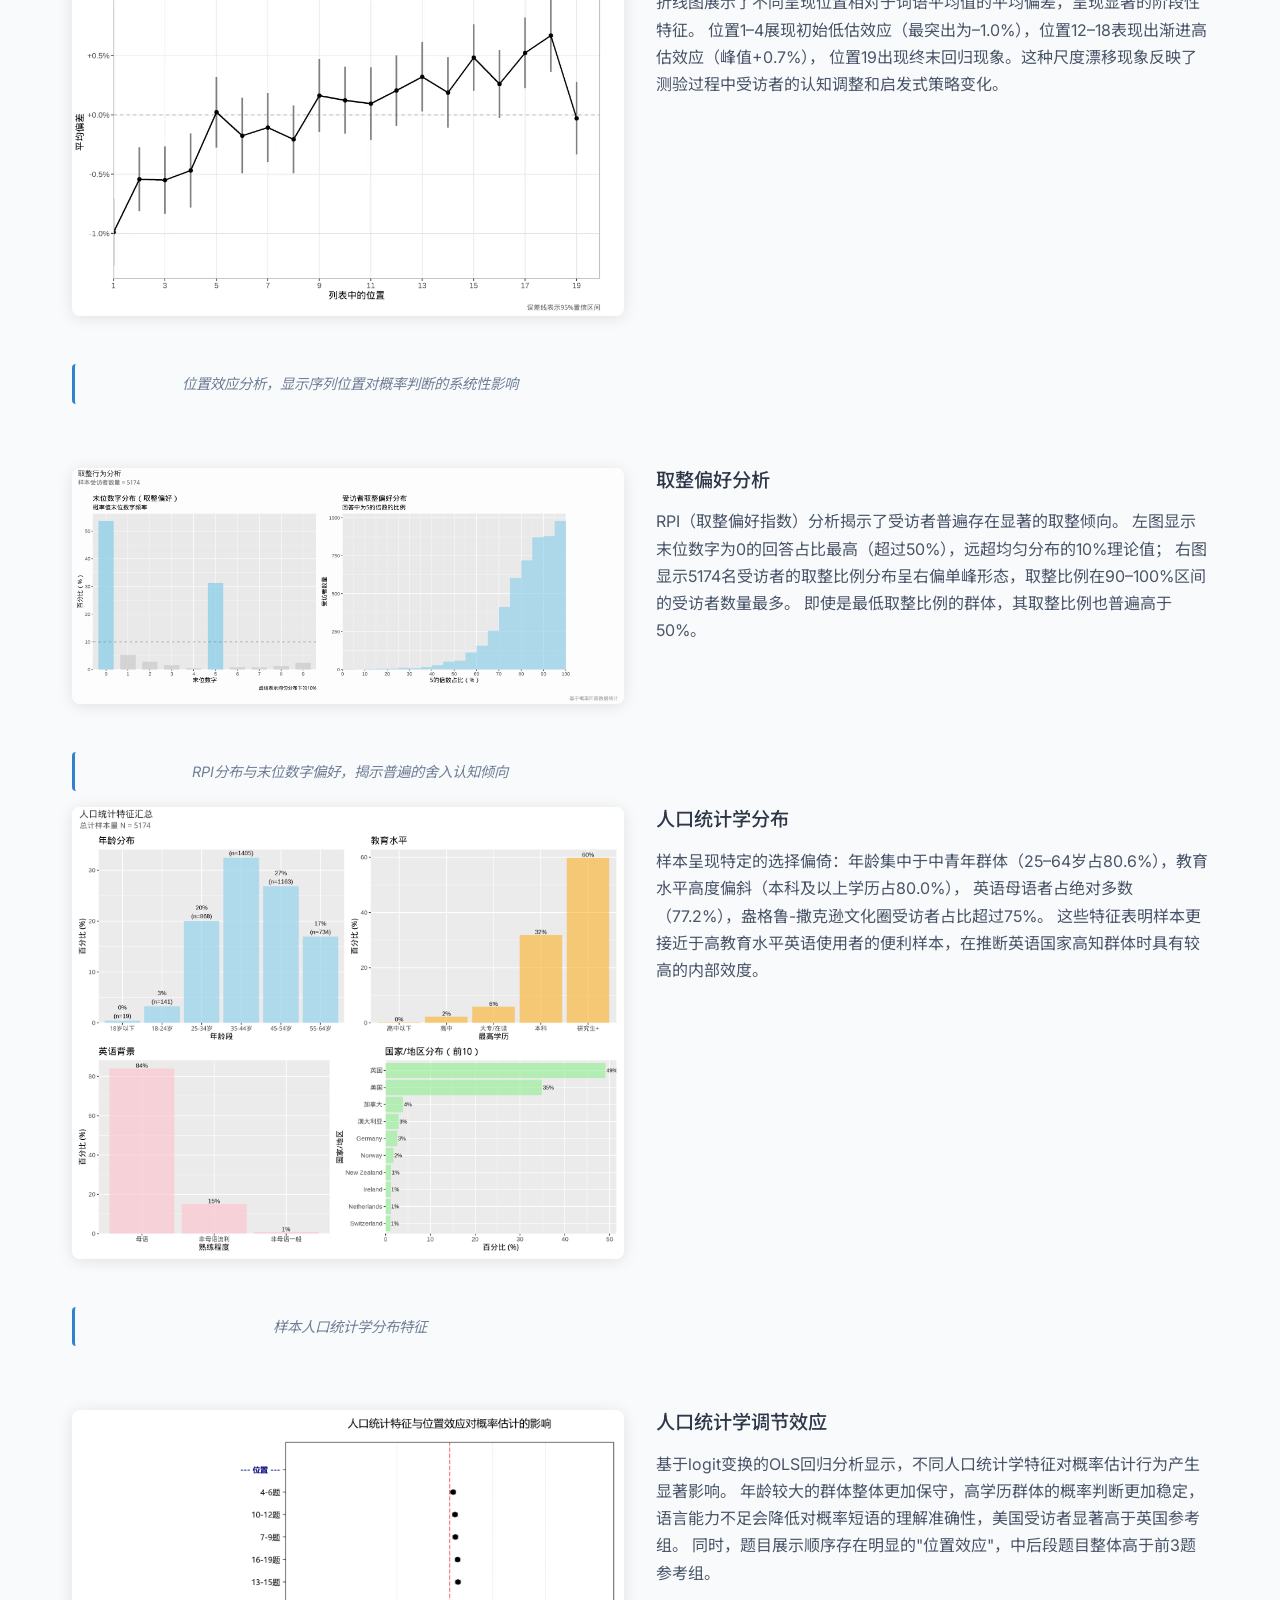
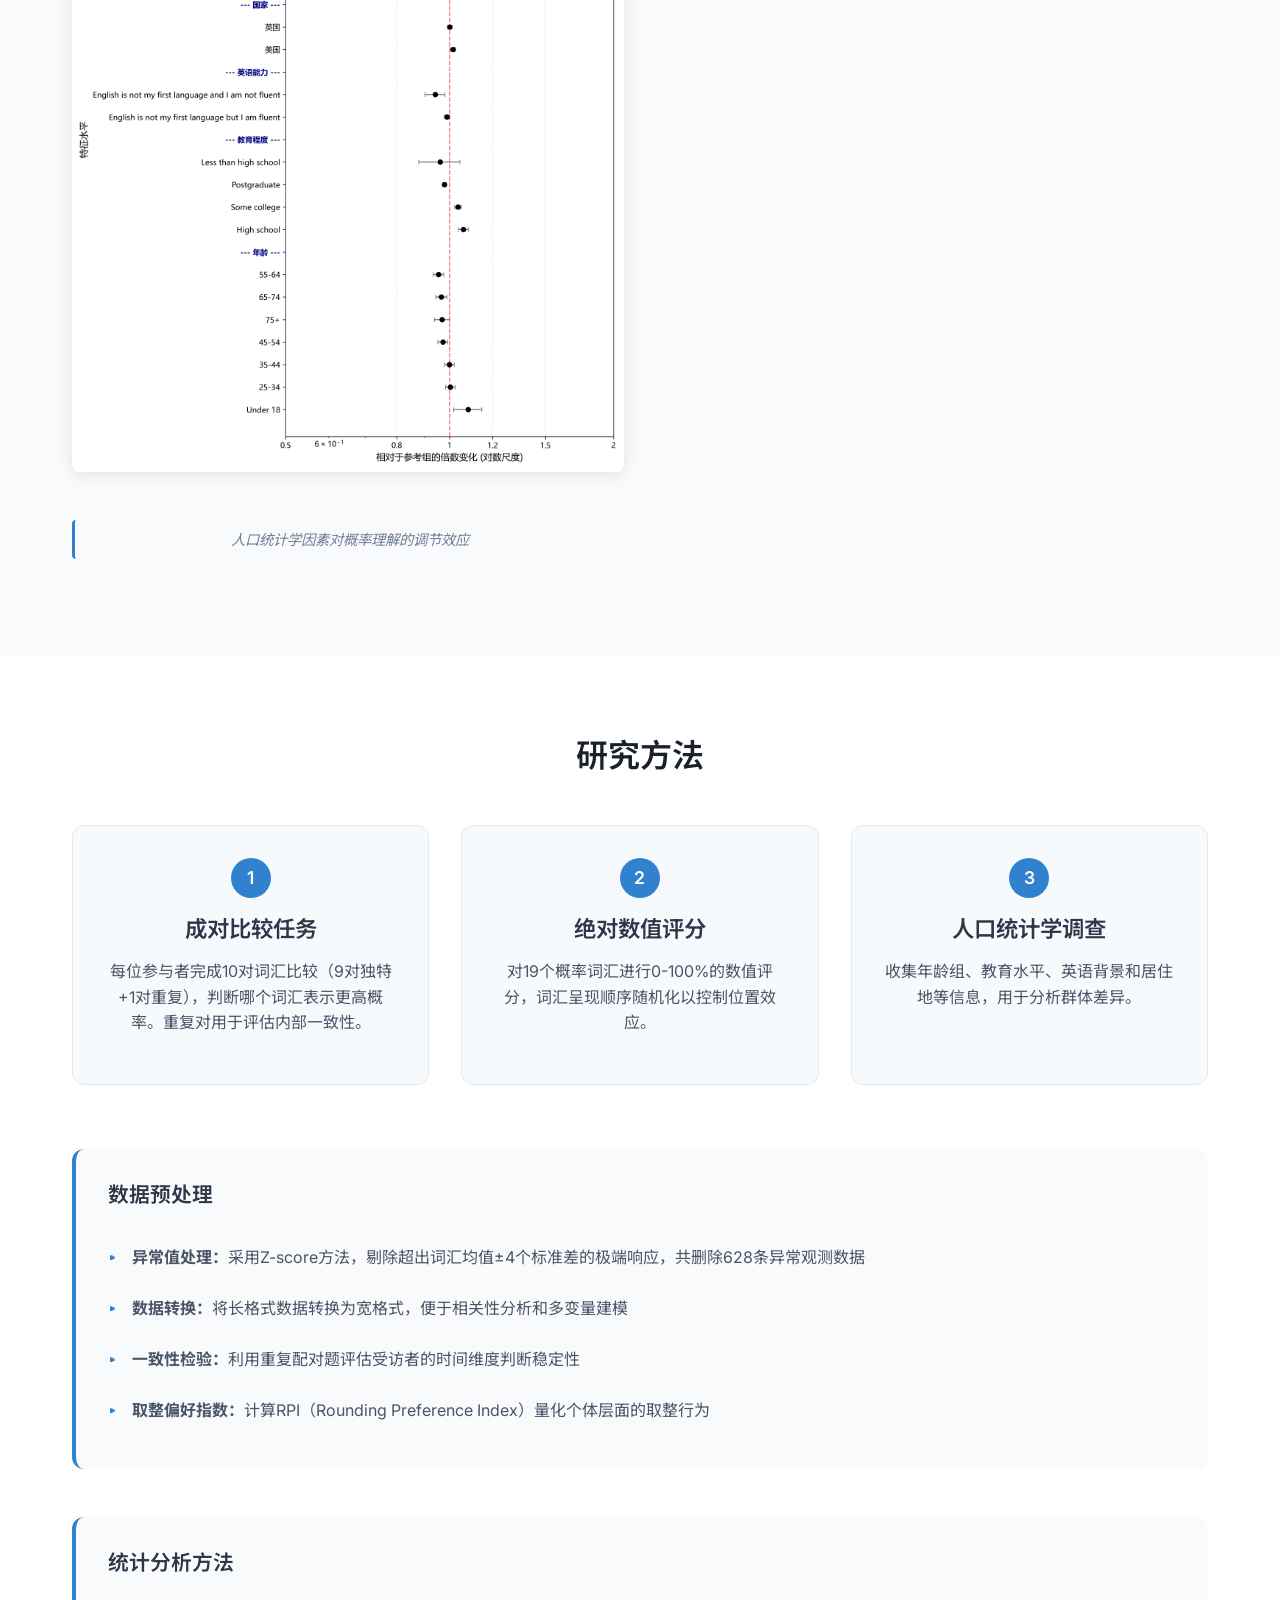
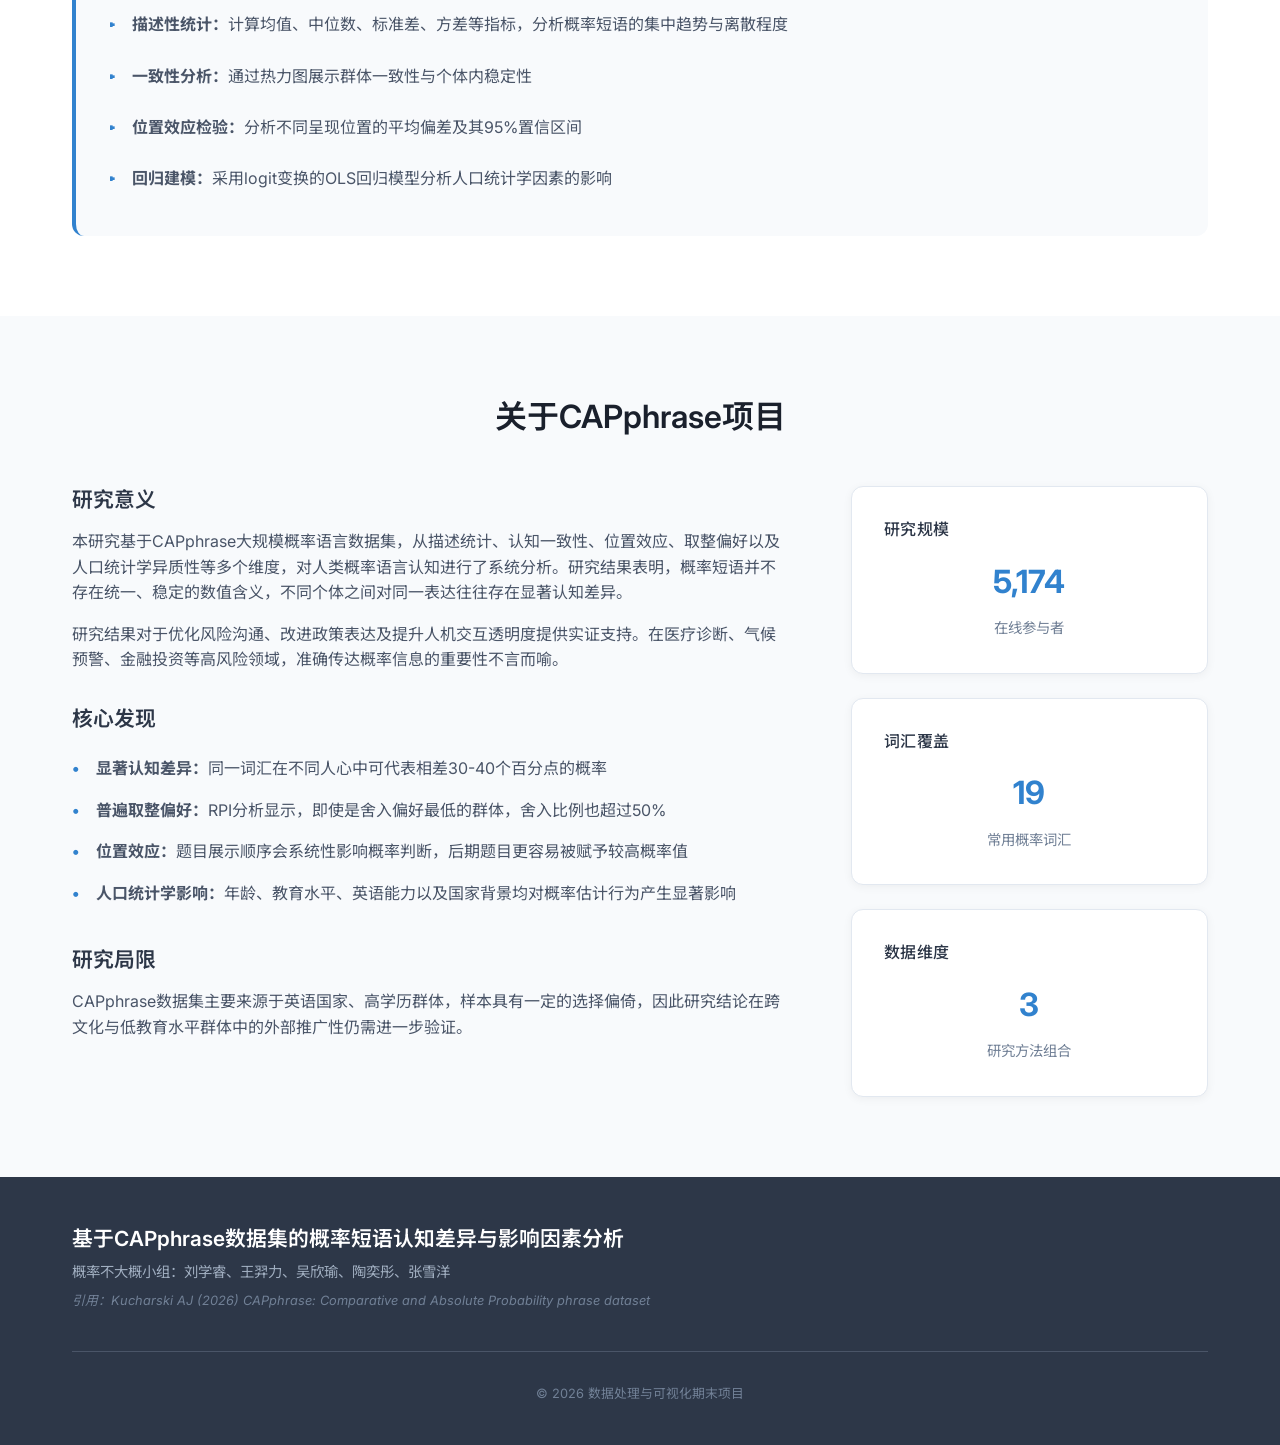
==== commit d3e2d031: "Update index.html" ====
--- a/index.html
+++ b/index.html
@@ -74,10 +74,18 @@
             <div class="container">
                 <h3 class="section-title">数据可视化分析</h3>
 
-                <div class="viz-grid">
+                <!-- Tab Navigation -->
+                <div class="viz-tabs">
+                    <button class="tab-btn active" onclick="openTab(event, 'clarity')">词汇的清晰性与模糊性</button>
+                    <button class="tab-btn" onclick="openTab(event, 'consistency')">认知一致性分析</button>
+                    <button class="tab-btn" onclick="openTab(event, 'bias')">认知偏差与决策模式</button>
+                    <button class="tab-btn" onclick="openTab(event, 'demographics')">人口统计学因素的影响</button>
+                </div>
+
+                <!-- Tab Content -->
+                <div class="tab-content">
                     <!-- 词汇排序与模糊性 -->
-                    <div class="viz-section">
-                        <h4 class="viz-title">词汇的清晰性与模糊性</h4>
+                    <div id="clarity" class="tab-pane active">
                         <div class="viz-content">
                             <div class="viz-item">
                                 <img src="01_words_means.png" alt="按均值排序的概率词汇" class="viz-image">
@@ -108,8 +116,7 @@
                     </div>
 
                     <!-- 一致性分析 -->
-                    <div class="viz-section">
-                        <h4 class="viz-title">认知一致性分析</h4>
+                    <div id="consistency" class="tab-pane">
                         <div class="viz-content">
                             <div class="viz-item">
                                 <img src="02_inconsistent_pairs.png" alt="成对比较一致性热力图" class="viz-image">
@@ -154,8 +161,7 @@
                     </div>
 
                     <!-- 认知偏差 -->
-                    <div class="viz-section">
-                        <h4 class="viz-title">认知偏差与决策模式</h4>
+                    <div id="bias" class="tab-pane">
                         <div class="viz-content">
                             <div class="viz-item">
                                 <img src="03_position_effect.png" alt="位置效应分析" class="viz-image">
@@ -187,8 +193,7 @@
                     </div>
 
                     <!-- 人口统计学影响 -->
-                    <div class="viz-section">
-                        <h4 class="viz-title">人口统计学因素的影响</h4>
+                    <div id="demographics" class="tab-pane">
                         <div class="viz-content">
                             <div class="viz-item">
                                 <img src="06_demographics.png" alt="受访者人口统计学特征" class="viz-image">
